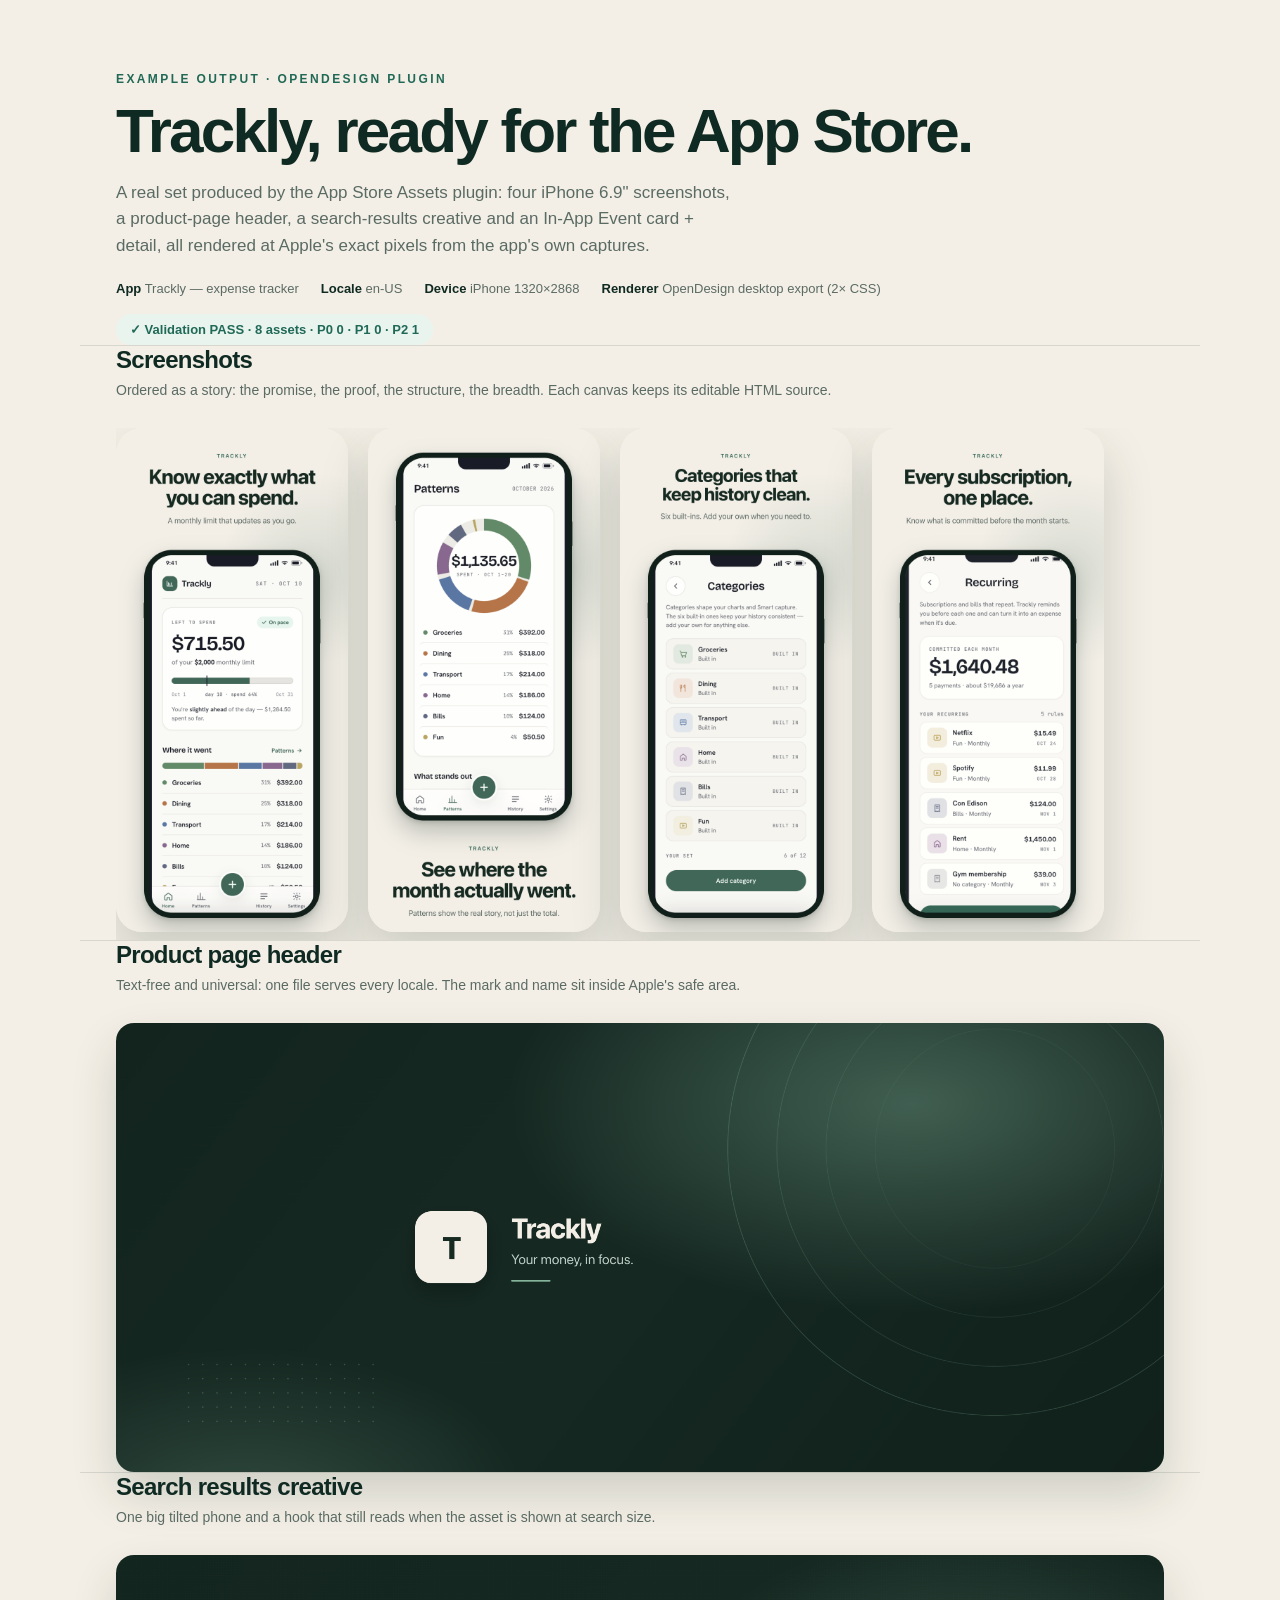
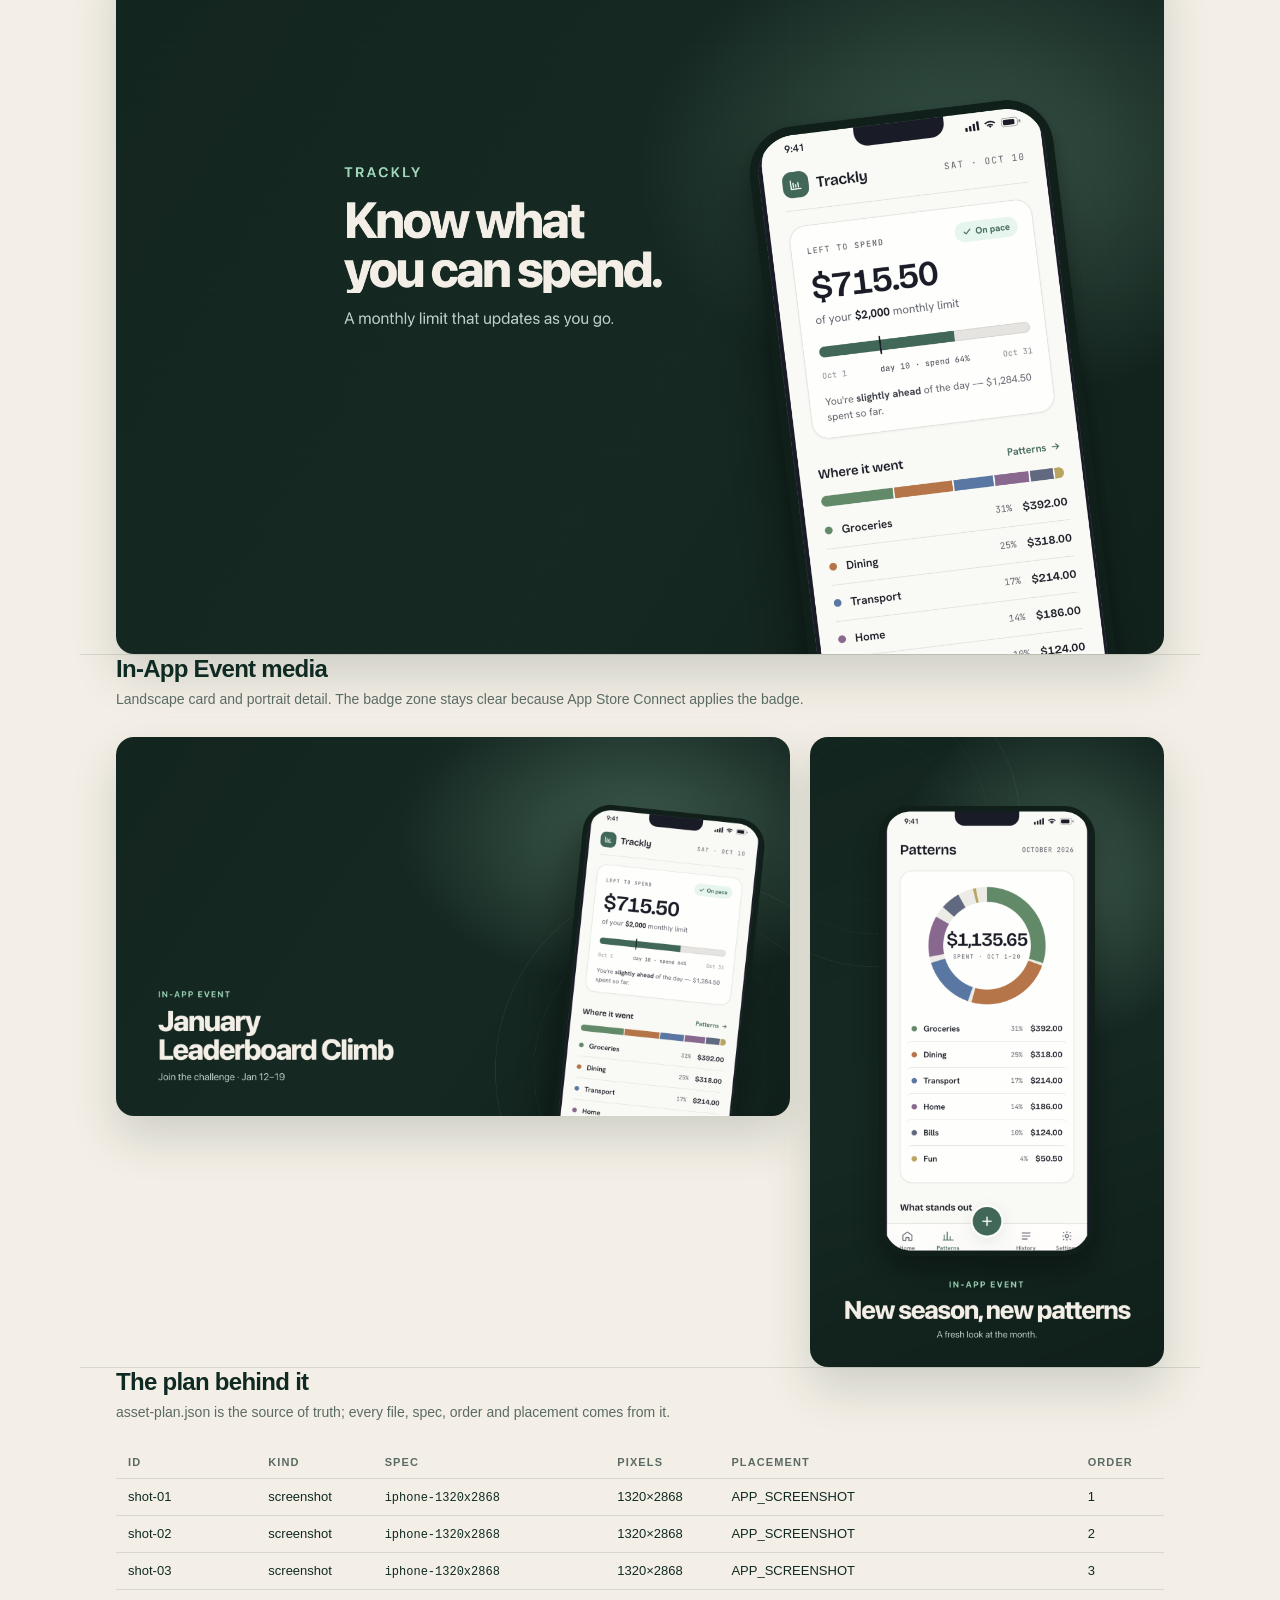
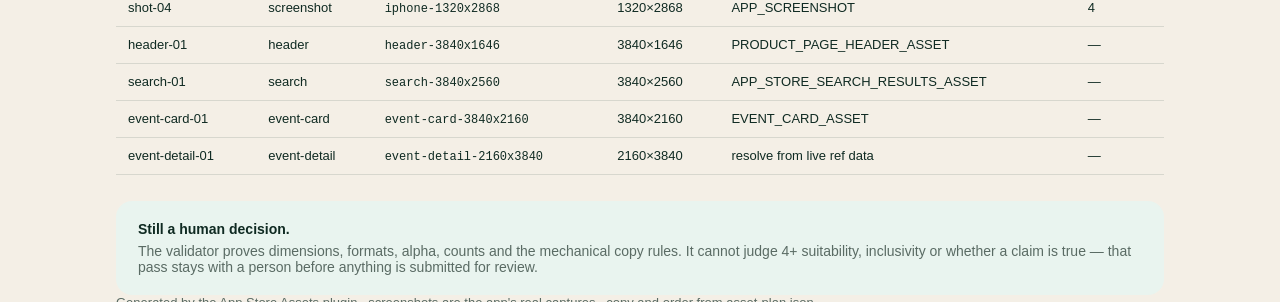
==== examples/trackly/index.html @ cd2e01f0 "feat: App Store Assets OpenDesign plugin Generate, validate and upload App Store artwork from real a" ====
<!doctype html>
<html lang="en">
<head>
<meta charset="utf-8">
<meta name="viewport" content="width=device-width, initial-scale=1">
<title>Trackly — App Store asset set (example output)</title>
<style>
  * { margin: 0; padding: 0; box-sizing: border-box; }
  :root {
    --bg: #f4efe6; --ink: #0f2a22; --accent: #206956; --muted: #5a6b64;
    --panel: #e9f4ef; --line: rgba(15,42,34,.12);
  }
  body {
    background: var(--bg); color: var(--ink);
    font-family: -apple-system, BlinkMacSystemFont, "SF Pro Display", "Segoe UI", Helvetica, Arial, sans-serif;
    -webkit-font-smoothing: antialiased;
  }
  .wrap { max-width: 1120px; margin: 0 auto; padding: 0 36px; }
  .eyebrow { font-size: 12px; font-weight: 700; letter-spacing: .2em; text-transform: uppercase; color: var(--accent); }
  h1 { font-size: clamp(38px, 5vw, 62px); line-height: 1; letter-spacing: -.045em; font-weight: 780; margin-top: 14px; }
  .lead { margin-top: 18px; color: var(--muted); font-size: 17px; line-height: 1.55; max-width: 620px; }
  .meta { display: flex; gap: 22px; flex-wrap: wrap; margin-top: 22px; font-size: 13px; color: var(--muted); }
  .meta b { color: var(--ink); font-weight: 650; }
  section { padding: 64px 0; border-top: 1px solid var(--line); margin-top: 64px; }
  h2 { font-size: 24px; letter-spacing: -.03em; font-weight: 740; }
  .sub { color: var(--muted); font-size: 14px; margin-top: 8px; }
  .shots { display: flex; gap: 20px; margin-top: 30px; overflow-x: auto; padding-bottom: 8px; }
  .shots img { width: 232px; border-radius: 26px; box-shadow: 0 24px 50px rgba(15,42,34,.18); flex: 0 0 auto; }
  .wide { display: grid; grid-template-columns: 1fr; gap: 20px; margin-top: 30px; }
  .wide img { width: 100%; border-radius: 18px; box-shadow: 0 22px 46px rgba(15,42,34,.16); display: block; }
  .pair { display: grid; grid-template-columns: 1.9fr 1fr; gap: 20px; margin-top: 30px; }
  .pair img { width: 100%; border-radius: 18px; box-shadow: 0 22px 46px rgba(15,42,34,.16); display: block; }
  table { width: 100%; border-collapse: collapse; margin-top: 26px; font-size: 13px; }
  th, td { text-align: left; padding: 10px 12px; border-bottom: 1px solid var(--line); vertical-align: top; }
  th { font-size: 11px; letter-spacing: .1em; text-transform: uppercase; color: var(--muted); font-weight: 650; }
  td code { font-family: ui-monospace, SFMono-Regular, Menlo, monospace; font-size: 12px; }
  .pass { display: inline-flex; align-items: center; gap: 8px; background: var(--panel); color: var(--accent); font-weight: 700; font-size: 13px; padding: 8px 14px; border-radius: 999px; margin-top: 18px; }
  .note { margin-top: 26px; background: var(--panel); border-radius: 16px; padding: 20px 22px; font-size: 14px; color: var(--ink); }
  .note p { color: var(--muted); margin-top: 6px; }
  footer { padding: 40px 0 70px; color: var(--muted); font-size: 13px; }
  @media (max-width: 820px) { .pair { grid-template-columns: 1fr; } .wrap { padding: 0 20px; } .shots img { width: 180px; } }
</style>
</head>
<body>
<main>
  <header class="wrap" style="padding-top:72px">
    <div class="eyebrow">Example output · OpenDesign plugin</div>
    <h1>Trackly, ready for the App Store.</h1>
    <p class="lead">
      A real set produced by the App Store Assets plugin: four iPhone 6.9" screenshots,
      a product-page header, a search-results creative and an In-App Event card + detail,
      all rendered at Apple's exact pixels from the app's own captures.
    </p>
    <div class="meta">
      <span><b>App</b> Trackly — expense tracker</span>
      <span><b>Locale</b> en-US</span>
      <span><b>Device</b> iPhone 1320×2868</span>
      <span><b>Renderer</b> OpenDesign desktop export (2× CSS)</span>
    </div>
    <div class="pass">✓ Validation PASS · 8 assets · P0 0 · P1 0 · P2 1</div>
  </header>

  <section class="wrap">
    <h2>Screenshots</h2>
    <p class="sub">Ordered as a story: the promise, the proof, the structure, the breadth. Each canvas keeps its editable HTML source.</p>
    <div class="shots">
      <img src="01.png" alt="Know exactly what you can spend.">
      <img src="02.png" alt="See where the month actually went.">
      <img src="03.png" alt="Categories that keep history clean.">
      <img src="04.png" alt="Every subscription, one place.">
    </div>
  </section>

  <section class="wrap">
    <h2>Product page header</h2>
    <p class="sub">Text-free and universal: one file serves every locale. The mark and name sit inside Apple's safe area.</p>
    <div class="wide">
      <img src="header.png" alt="Trackly product page header">
    </div>
  </section>

  <section class="wrap">
    <h2>Search results creative</h2>
    <p class="sub">One big tilted phone and a hook that still reads when the asset is shown at search size.</p>
    <div class="wide">
      <img src="search.png" alt="Trackly search results creative">
    </div>
  </section>

  <section class="wrap">
    <h2>In-App Event media</h2>
    <p class="sub">Landscape card and portrait detail. The badge zone stays clear because App Store Connect applies the badge.</p>
    <div class="pair">
      <img src="event-card.png" alt="In-App Event card">
      <img src="event-detail.png" alt="In-App Event details page">
    </div>
  </section>

  <section class="wrap">
    <h2>The plan behind it</h2>
    <p class="sub">asset-plan.json is the source of truth; every file, spec, order and placement comes from it.</p>
    <table>
      <thead><tr><th>ID</th><th>Kind</th><th>Spec</th><th>Pixels</th><th>Placement</th><th>Order</th></tr></thead>
      <tbody>
        <tr><td>shot-01</td><td>screenshot</td><td><code>iphone-1320x2868</code></td><td>1320×2868</td><td>APP_SCREENSHOT</td><td>1</td></tr>
        <tr><td>shot-02</td><td>screenshot</td><td><code>iphone-1320x2868</code></td><td>1320×2868</td><td>APP_SCREENSHOT</td><td>2</td></tr>
        <tr><td>shot-03</td><td>screenshot</td><td><code>iphone-1320x2868</code></td><td>1320×2868</td><td>APP_SCREENSHOT</td><td>3</td></tr>
        <tr><td>shot-04</td><td>screenshot</td><td><code>iphone-1320x2868</code></td><td>1320×2868</td><td>APP_SCREENSHOT</td><td>4</td></tr>
        <tr><td>header-01</td><td>header</td><td><code>header-3840x1646</code></td><td>3840×1646</td><td>PRODUCT_PAGE_HEADER_ASSET</td><td>—</td></tr>
        <tr><td>search-01</td><td>search</td><td><code>search-3840x2560</code></td><td>3840×2560</td><td>APP_STORE_SEARCH_RESULTS_ASSET</td><td>—</td></tr>
        <tr><td>event-card-01</td><td>event-card</td><td><code>event-card-3840x2160</code></td><td>3840×2160</td><td>EVENT_CARD_ASSET</td><td>—</td></tr>
        <tr><td>event-detail-01</td><td>event-detail</td><td><code>event-detail-2160x3840</code></td><td>2160×3840</td><td>resolve from live ref data</td><td>—</td></tr>
      </tbody>
    </table>
    <div class="note">
      <strong>Still a human decision.</strong>
      <p>The validator proves dimensions, formats, alpha, counts and the mechanical copy rules. It cannot judge 4+ suitability, inclusivity or whether a claim is true — that pass stays with a person before anything is submitted for review.</p>
    </div>
  </section>

  <footer class="wrap">
    Generated by the App Store Assets plugin · screenshots are the app's real captures · copy and order from asset-plan.json
  </footer>
</main>
</body>
</html>
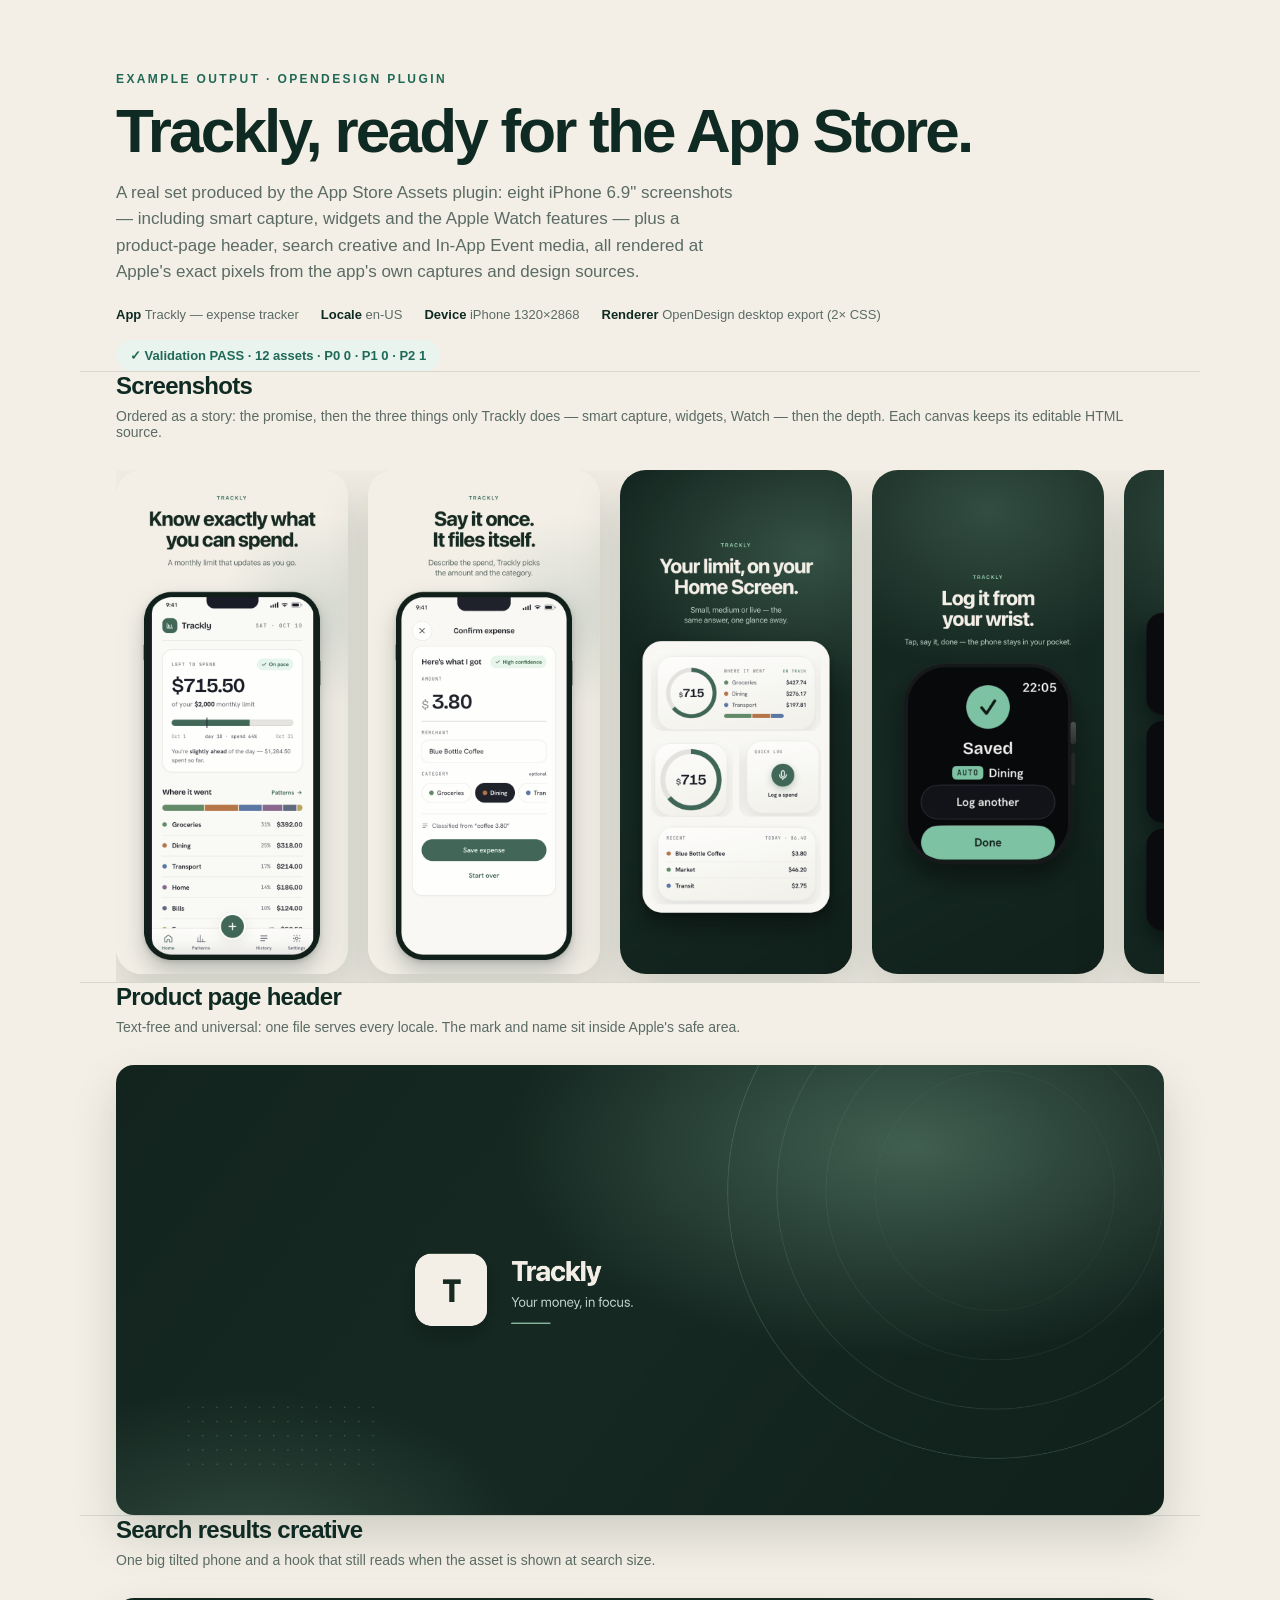
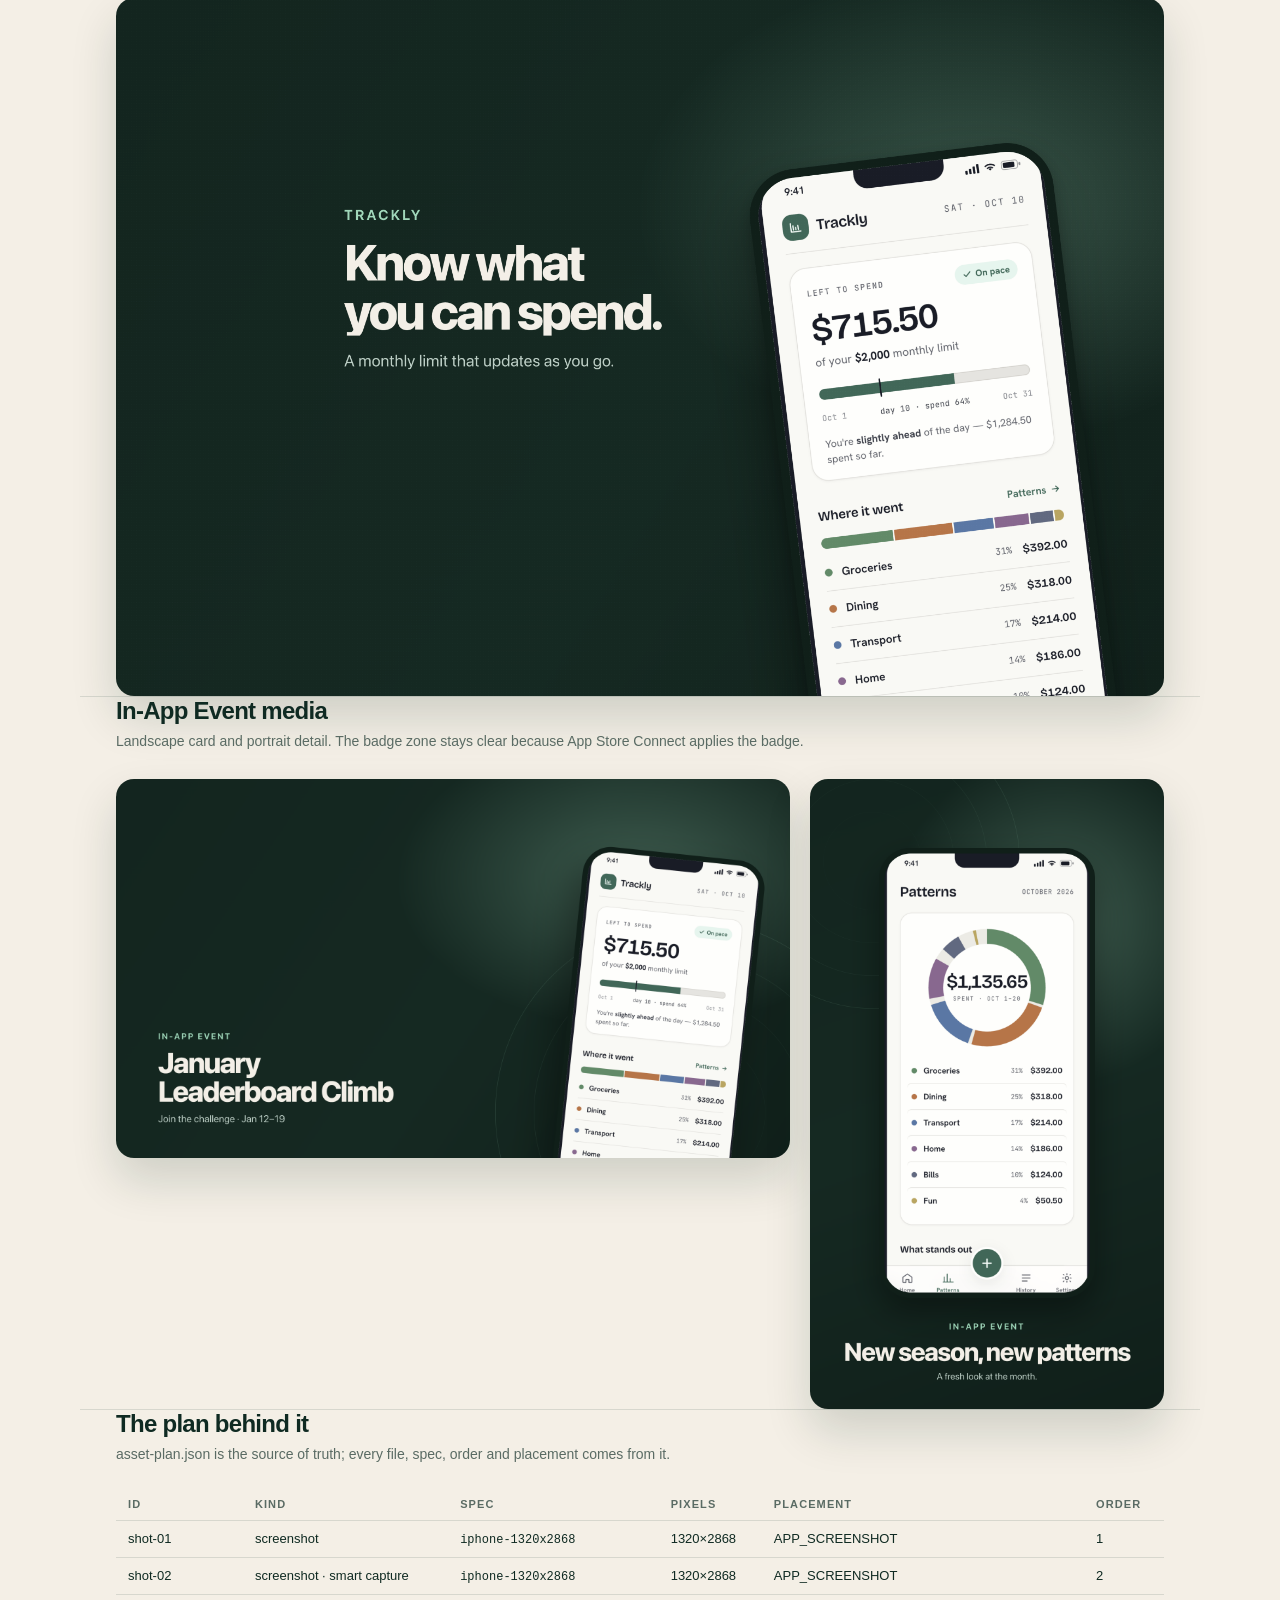
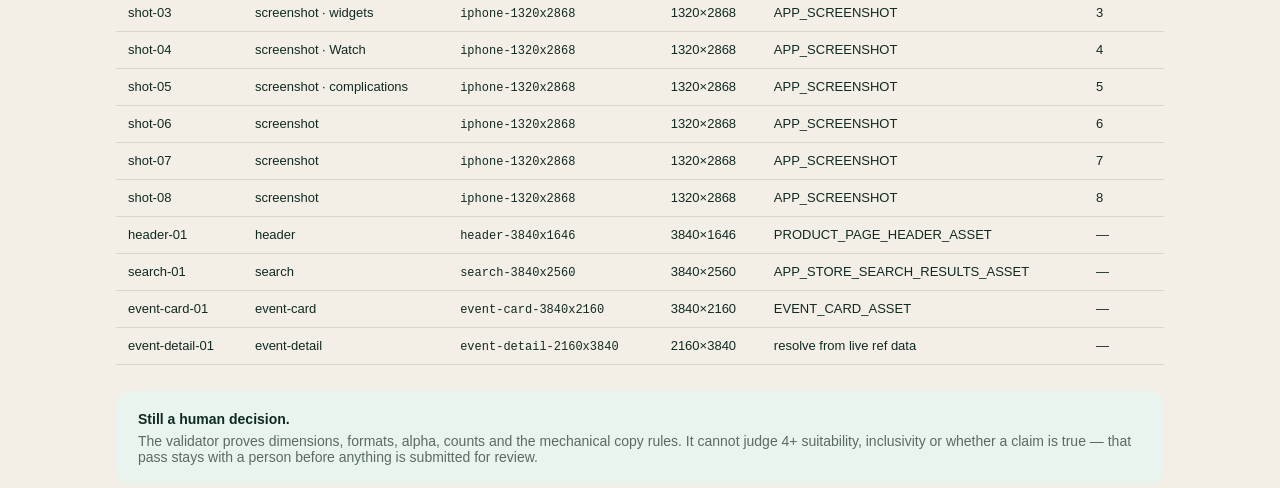
==== commit ebe312af: "feat: widgets + watch canvases, 8-screenshot Trackly set - widgets.html: light Home Screen panel wit" ====
--- a/examples/trackly/index.html
+++ b/examples/trackly/index.html
@@ -47,9 +47,10 @@
     <div class="eyebrow">Example output · OpenDesign plugin</div>
     <h1>Trackly, ready for the App Store.</h1>
     <p class="lead">
-      A real set produced by the App Store Assets plugin: four iPhone 6.9" screenshots,
-      a product-page header, a search-results creative and an In-App Event card + detail,
-      all rendered at Apple's exact pixels from the app's own captures.
+      A real set produced by the App Store Assets plugin: eight iPhone 6.9" screenshots
+      — including smart capture, widgets and the Apple Watch features — plus a
+      product-page header, search creative and In-App Event media, all rendered at
+      Apple's exact pixels from the app's own captures and design sources.
     </p>
     <div class="meta">
       <span><b>App</b> Trackly — expense tracker</span>
@@ -57,17 +58,21 @@
       <span><b>Device</b> iPhone 1320×2868</span>
       <span><b>Renderer</b> OpenDesign desktop export (2× CSS)</span>
     </div>
-    <div class="pass">✓ Validation PASS · 8 assets · P0 0 · P1 0 · P2 1</div>
+    <div class="pass">✓ Validation PASS · 12 assets · P0 0 · P1 0 · P2 1</div>
   </header>
 
   <section class="wrap">
     <h2>Screenshots</h2>
-    <p class="sub">Ordered as a story: the promise, the proof, the structure, the breadth. Each canvas keeps its editable HTML source.</p>
+    <p class="sub">Ordered as a story: the promise, then the three things only Trackly does — smart capture, widgets, Watch — then the depth. Each canvas keeps its editable HTML source.</p>
     <div class="shots">
       <img src="01.png" alt="Know exactly what you can spend.">
-      <img src="02.png" alt="See where the month actually went.">
-      <img src="03.png" alt="Categories that keep history clean.">
-      <img src="04.png" alt="Every subscription, one place.">
+      <img src="02.png" alt="Say it once. It files itself.">
+      <img src="03.png" alt="Your limit, on your Home Screen.">
+      <img src="04.png" alt="Log it from your wrist.">
+      <img src="05.png" alt="Every watch face, one answer.">
+      <img src="06.png" alt="See where the month actually went.">
+      <img src="07.png" alt="Categories that keep history clean.">
+      <img src="08.png" alt="Every subscription, one place.">
     </div>
   </section>
 
@@ -103,9 +108,13 @@
       <thead><tr><th>ID</th><th>Kind</th><th>Spec</th><th>Pixels</th><th>Placement</th><th>Order</th></tr></thead>
       <tbody>
         <tr><td>shot-01</td><td>screenshot</td><td><code>iphone-1320x2868</code></td><td>1320×2868</td><td>APP_SCREENSHOT</td><td>1</td></tr>
-        <tr><td>shot-02</td><td>screenshot</td><td><code>iphone-1320x2868</code></td><td>1320×2868</td><td>APP_SCREENSHOT</td><td>2</td></tr>
-        <tr><td>shot-03</td><td>screenshot</td><td><code>iphone-1320x2868</code></td><td>1320×2868</td><td>APP_SCREENSHOT</td><td>3</td></tr>
-        <tr><td>shot-04</td><td>screenshot</td><td><code>iphone-1320x2868</code></td><td>1320×2868</td><td>APP_SCREENSHOT</td><td>4</td></tr>
+        <tr><td>shot-02</td><td>screenshot · smart capture</td><td><code>iphone-1320x2868</code></td><td>1320×2868</td><td>APP_SCREENSHOT</td><td>2</td></tr>
+        <tr><td>shot-03</td><td>screenshot · widgets</td><td><code>iphone-1320x2868</code></td><td>1320×2868</td><td>APP_SCREENSHOT</td><td>3</td></tr>
+        <tr><td>shot-04</td><td>screenshot · Watch</td><td><code>iphone-1320x2868</code></td><td>1320×2868</td><td>APP_SCREENSHOT</td><td>4</td></tr>
+        <tr><td>shot-05</td><td>screenshot · complications</td><td><code>iphone-1320x2868</code></td><td>1320×2868</td><td>APP_SCREENSHOT</td><td>5</td></tr>
+        <tr><td>shot-06</td><td>screenshot</td><td><code>iphone-1320x2868</code></td><td>1320×2868</td><td>APP_SCREENSHOT</td><td>6</td></tr>
+        <tr><td>shot-07</td><td>screenshot</td><td><code>iphone-1320x2868</code></td><td>1320×2868</td><td>APP_SCREENSHOT</td><td>7</td></tr>
+        <tr><td>shot-08</td><td>screenshot</td><td><code>iphone-1320x2868</code></td><td>1320×2868</td><td>APP_SCREENSHOT</td><td>8</td></tr>
         <tr><td>header-01</td><td>header</td><td><code>header-3840x1646</code></td><td>3840×1646</td><td>PRODUCT_PAGE_HEADER_ASSET</td><td>—</td></tr>
         <tr><td>search-01</td><td>search</td><td><code>search-3840x2560</code></td><td>3840×2560</td><td>APP_STORE_SEARCH_RESULTS_ASSET</td><td>—</td></tr>
         <tr><td>event-card-01</td><td>event-card</td><td><code>event-card-3840x2160</code></td><td>3840×2160</td><td>EVENT_CARD_ASSET</td><td>—</td></tr>
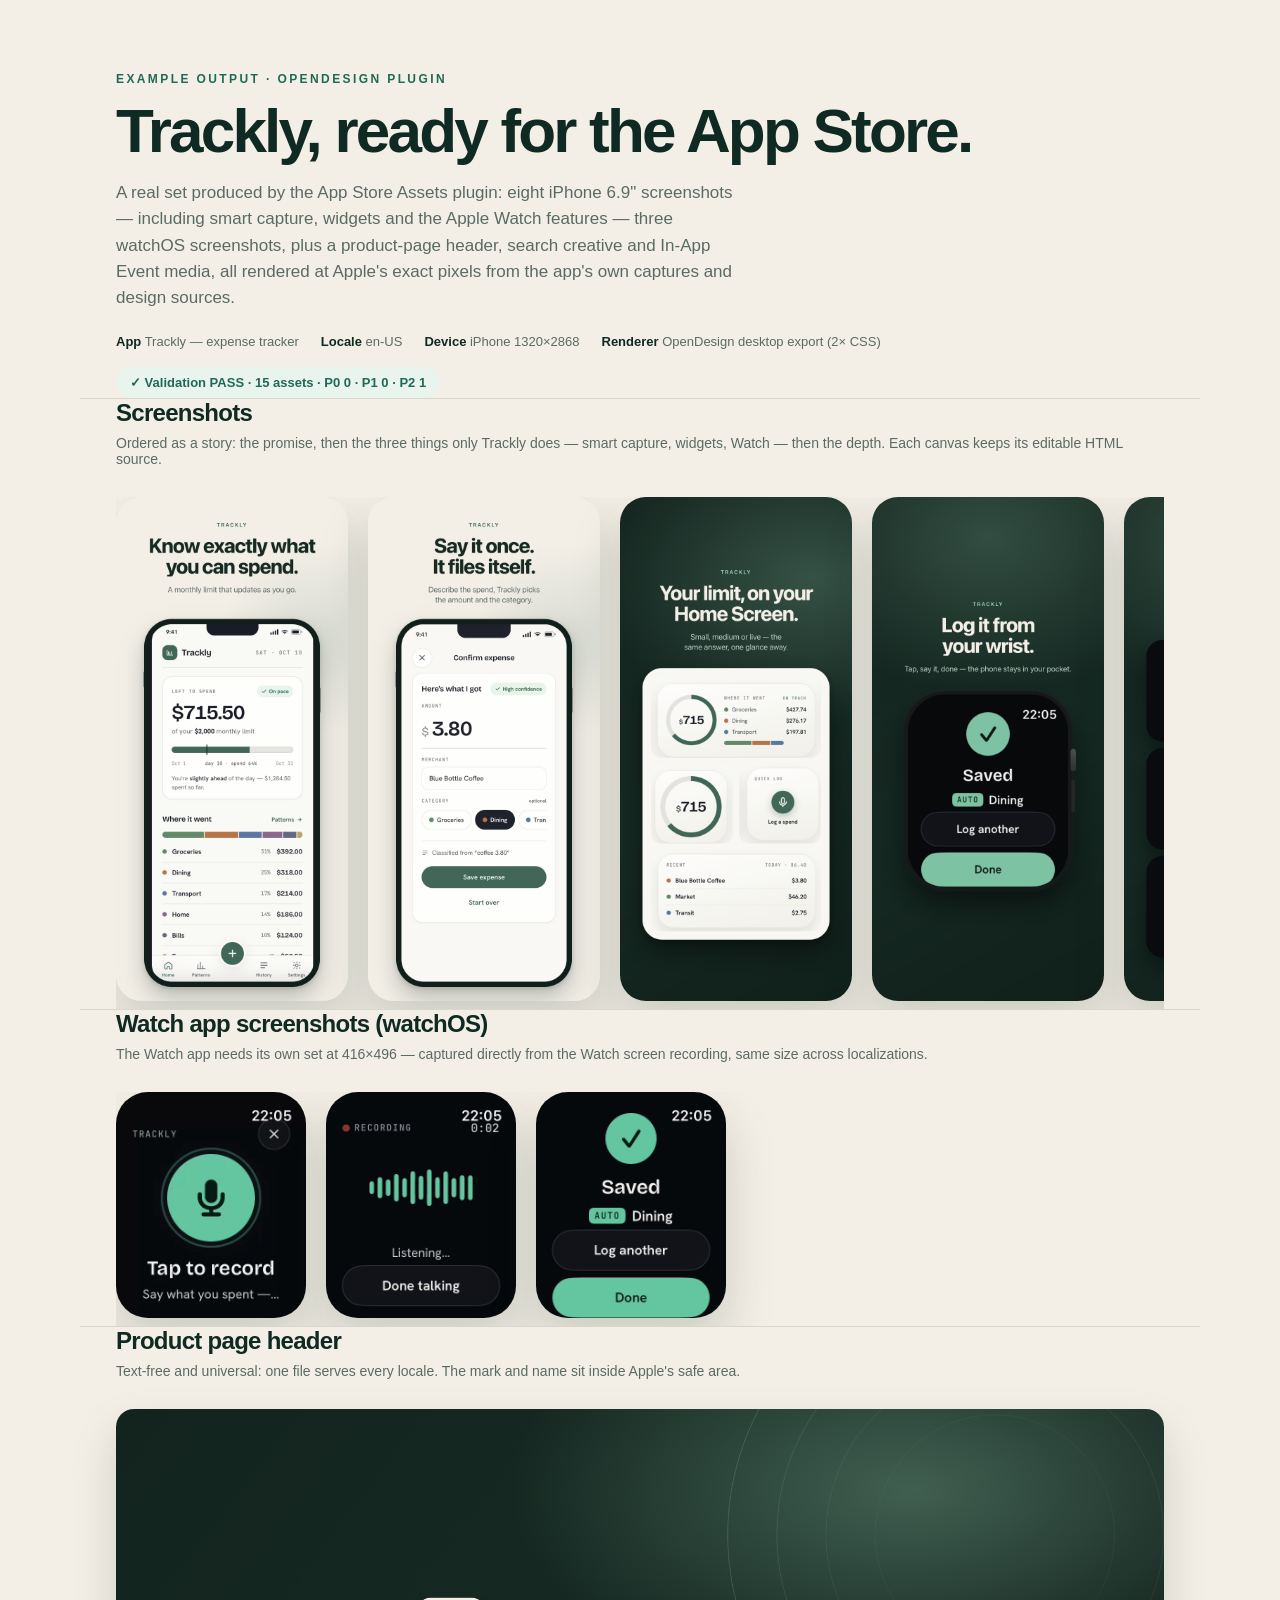
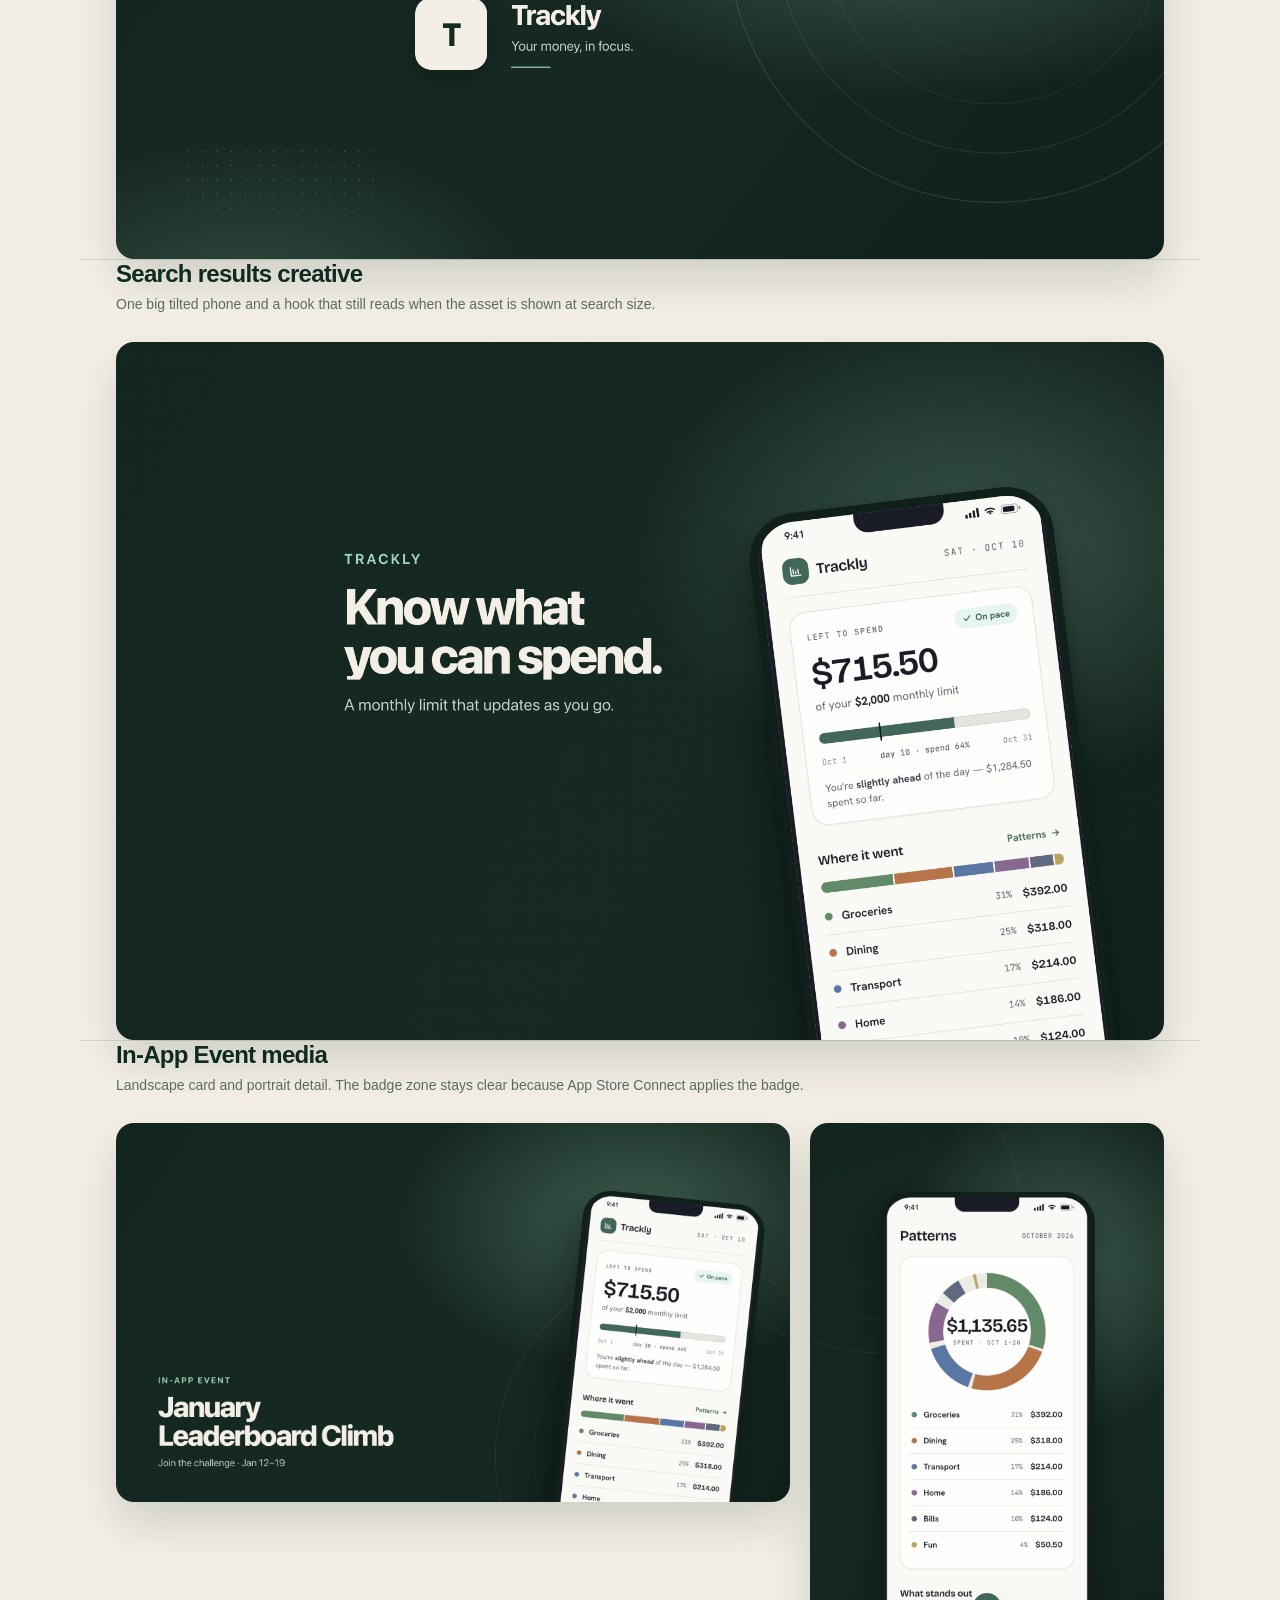
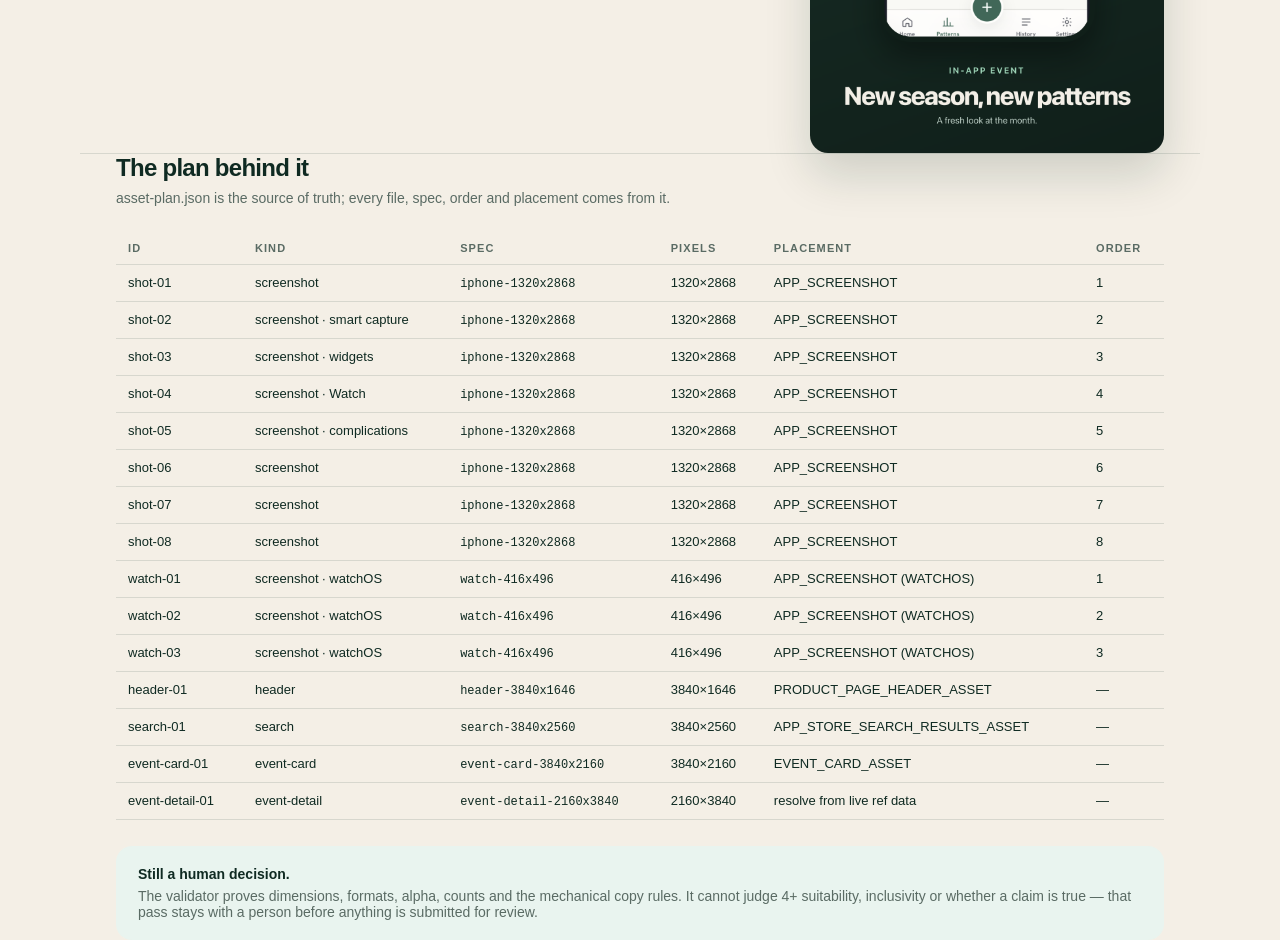
==== commit 7f4c7b61: "feat: watchOS screenshot set (416x496) from the real Watch recording - watch-416x496 spec (+ Ultra 4" ====
--- a/examples/trackly/index.html
+++ b/examples/trackly/index.html
@@ -26,6 +26,7 @@
   .sub { color: var(--muted); font-size: 14px; margin-top: 8px; }
   .shots { display: flex; gap: 20px; margin-top: 30px; overflow-x: auto; padding-bottom: 8px; }
   .shots img { width: 232px; border-radius: 26px; box-shadow: 0 24px 50px rgba(15,42,34,.18); flex: 0 0 auto; }
+  .watchshots img { width: 190px; border-radius: 32px; background: #000; }
   .wide { display: grid; grid-template-columns: 1fr; gap: 20px; margin-top: 30px; }
   .wide img { width: 100%; border-radius: 18px; box-shadow: 0 22px 46px rgba(15,42,34,.16); display: block; }
   .pair { display: grid; grid-template-columns: 1.9fr 1fr; gap: 20px; margin-top: 30px; }
@@ -48,9 +49,9 @@
     <h1>Trackly, ready for the App Store.</h1>
     <p class="lead">
       A real set produced by the App Store Assets plugin: eight iPhone 6.9" screenshots
-      — including smart capture, widgets and the Apple Watch features — plus a
-      product-page header, search creative and In-App Event media, all rendered at
-      Apple's exact pixels from the app's own captures and design sources.
+      — including smart capture, widgets and the Apple Watch features — three watchOS
+      screenshots, plus a product-page header, search creative and In-App Event media,
+      all rendered at Apple's exact pixels from the app's own captures and design sources.
     </p>
     <div class="meta">
       <span><b>App</b> Trackly — expense tracker</span>
@@ -58,7 +59,7 @@
       <span><b>Device</b> iPhone 1320×2868</span>
       <span><b>Renderer</b> OpenDesign desktop export (2× CSS)</span>
     </div>
-    <div class="pass">✓ Validation PASS · 12 assets · P0 0 · P1 0 · P2 1</div>
+    <div class="pass">✓ Validation PASS · 15 assets · P0 0 · P1 0 · P2 1</div>
   </header>
 
   <section class="wrap">
@@ -73,6 +74,16 @@
       <img src="06.png" alt="See where the month actually went.">
       <img src="07.png" alt="Categories that keep history clean.">
       <img src="08.png" alt="Every subscription, one place.">
+    </div>
+  </section>
+
+  <section class="wrap">
+    <h2>Watch app screenshots (watchOS)</h2>
+    <p class="sub">The Watch app needs its own set at 416×496 — captured directly from the Watch screen recording, same size across localizations.</p>
+    <div class="shots watchshots">
+      <img src="watch/01.png" alt="Tap to record">
+      <img src="watch/02.png" alt="Listening">
+      <img src="watch/03.png" alt="Saved, auto-categorized as Dining">
     </div>
   </section>
 
@@ -115,6 +126,9 @@
         <tr><td>shot-06</td><td>screenshot</td><td><code>iphone-1320x2868</code></td><td>1320×2868</td><td>APP_SCREENSHOT</td><td>6</td></tr>
         <tr><td>shot-07</td><td>screenshot</td><td><code>iphone-1320x2868</code></td><td>1320×2868</td><td>APP_SCREENSHOT</td><td>7</td></tr>
         <tr><td>shot-08</td><td>screenshot</td><td><code>iphone-1320x2868</code></td><td>1320×2868</td><td>APP_SCREENSHOT</td><td>8</td></tr>
+        <tr><td>watch-01</td><td>screenshot · watchOS</td><td><code>watch-416x496</code></td><td>416×496</td><td>APP_SCREENSHOT (WATCHOS)</td><td>1</td></tr>
+        <tr><td>watch-02</td><td>screenshot · watchOS</td><td><code>watch-416x496</code></td><td>416×496</td><td>APP_SCREENSHOT (WATCHOS)</td><td>2</td></tr>
+        <tr><td>watch-03</td><td>screenshot · watchOS</td><td><code>watch-416x496</code></td><td>416×496</td><td>APP_SCREENSHOT (WATCHOS)</td><td>3</td></tr>
         <tr><td>header-01</td><td>header</td><td><code>header-3840x1646</code></td><td>3840×1646</td><td>PRODUCT_PAGE_HEADER_ASSET</td><td>—</td></tr>
         <tr><td>search-01</td><td>search</td><td><code>search-3840x2560</code></td><td>3840×2560</td><td>APP_STORE_SEARCH_RESULTS_ASSET</td><td>—</td></tr>
         <tr><td>event-card-01</td><td>event-card</td><td><code>event-card-3840x2160</code></td><td>3840×2160</td><td>EVENT_CARD_ASSET</td><td>—</td></tr>
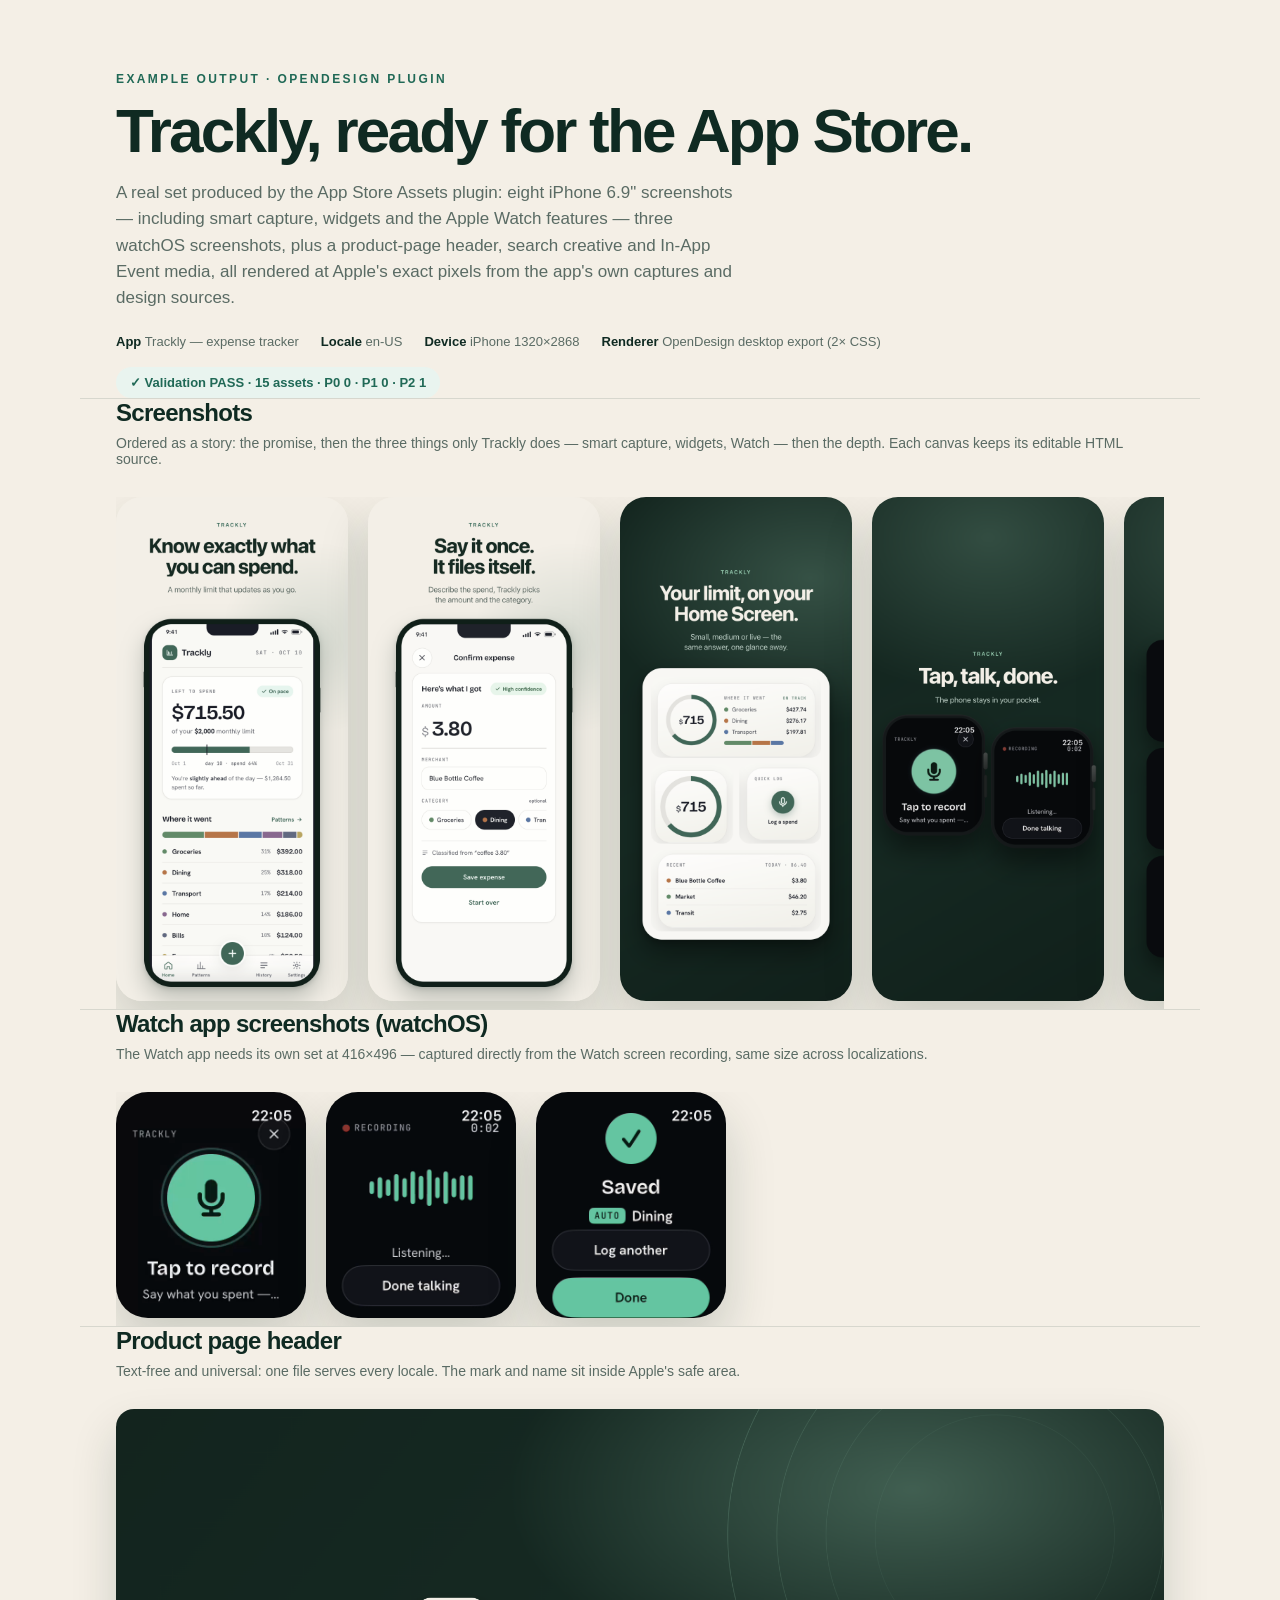
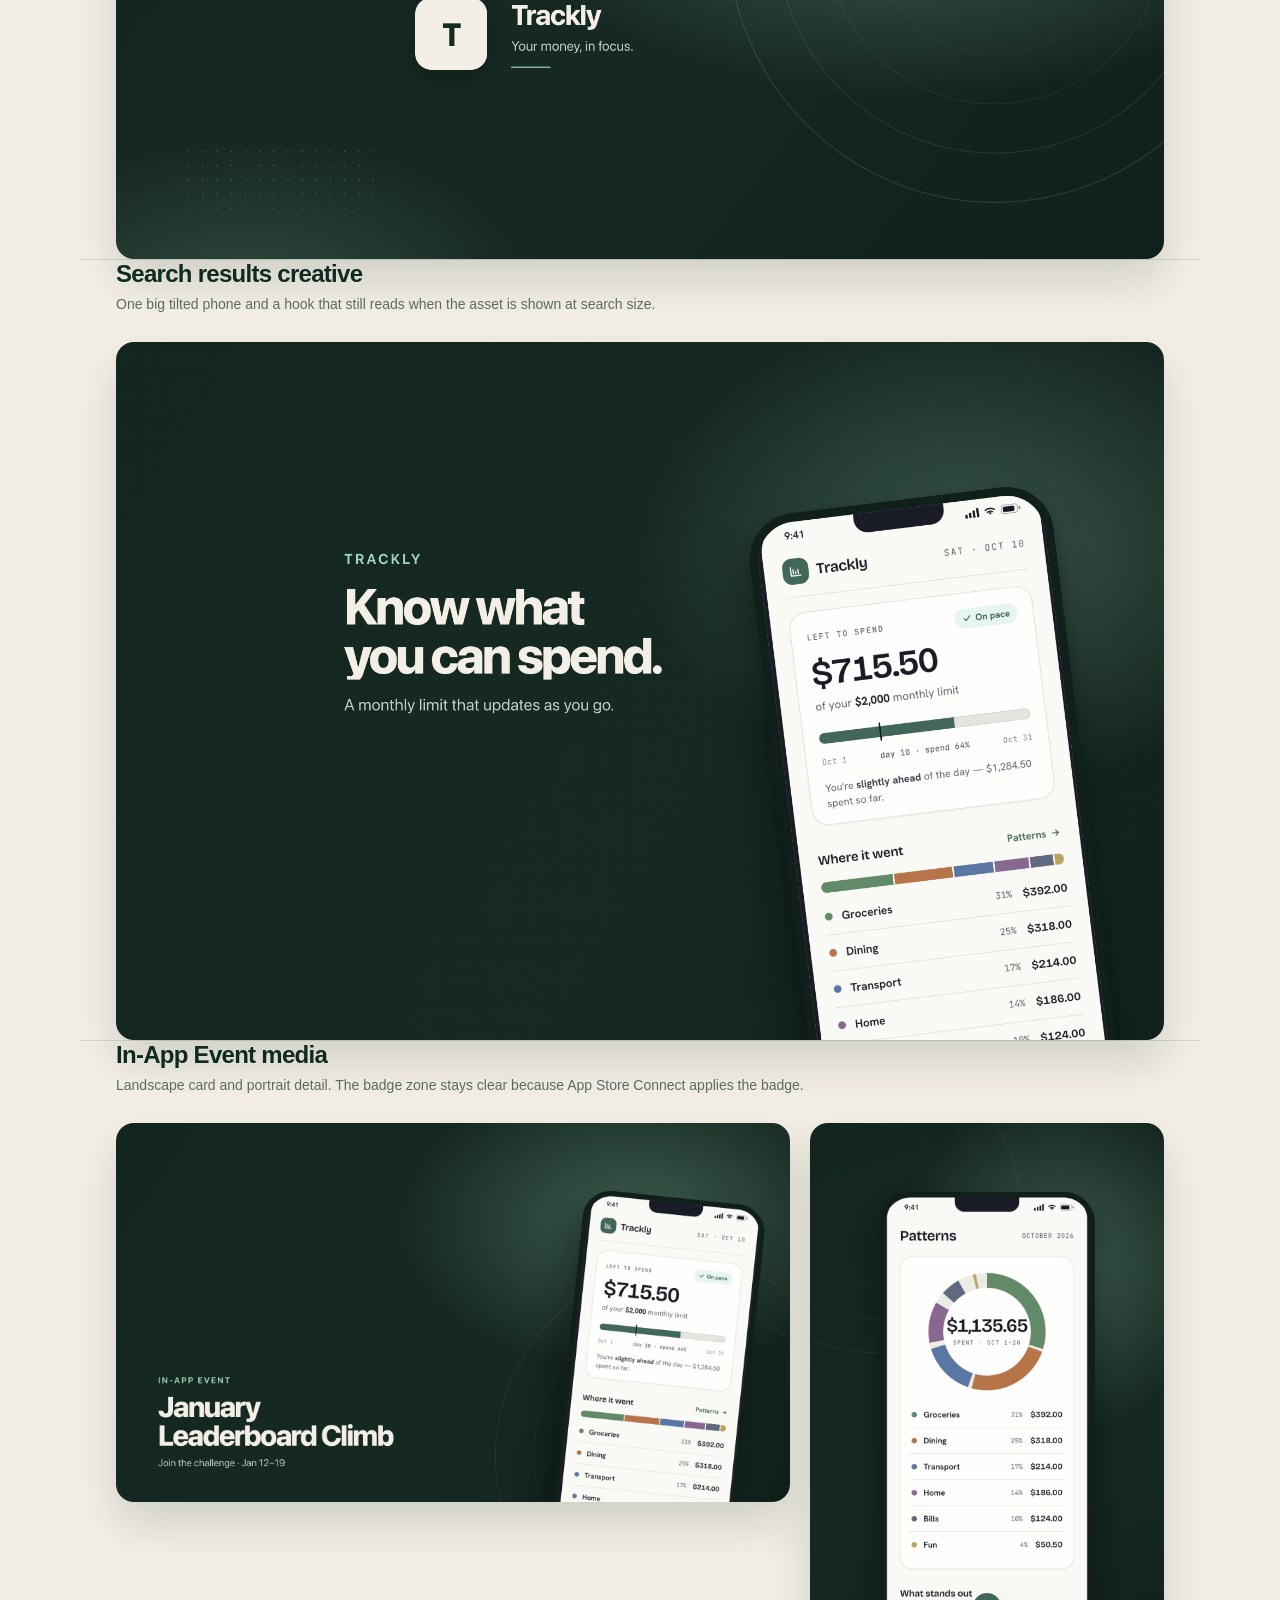
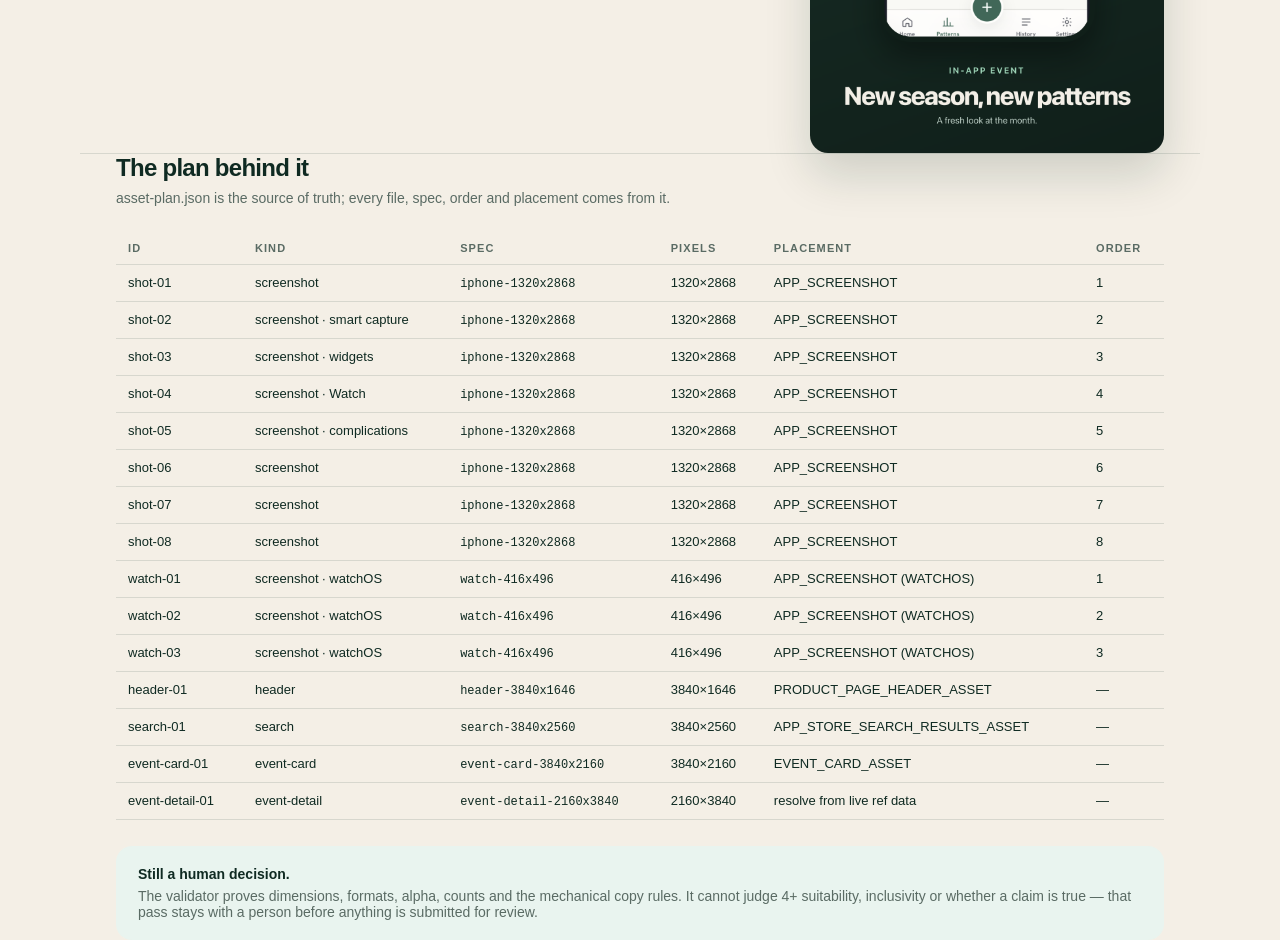
==== commit a39cf8a4: "feat: watch duo layout — two Watch states in one screenshot - watch.html layout=duo: two watch cases" ====
--- a/examples/trackly/index.html
+++ b/examples/trackly/index.html
@@ -69,7 +69,7 @@
       <img src="01.png" alt="Know exactly what you can spend.">
       <img src="02.png" alt="Say it once. It files itself.">
       <img src="03.png" alt="Your limit, on your Home Screen.">
-      <img src="04.png" alt="Log it from your wrist.">
+      <img src="04.png" alt="Tap, talk, done.">
       <img src="05.png" alt="Every watch face, one answer.">
       <img src="06.png" alt="See where the month actually went.">
       <img src="07.png" alt="Categories that keep history clean.">
